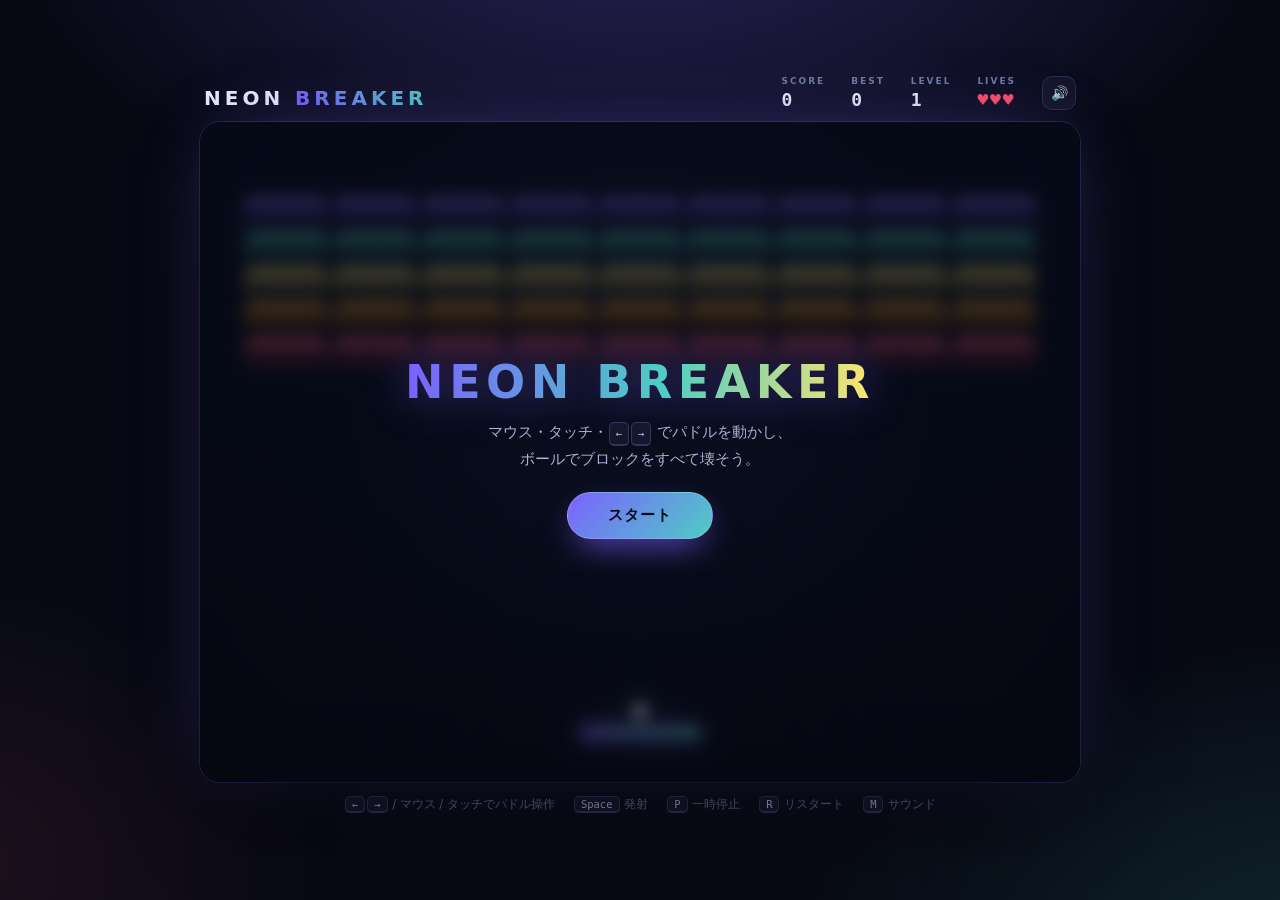
==== index.html @ fd0dc41a "Add NEON BREAKER browser game" ====
<!DOCTYPE html>
<html lang="ja">
<head>
<meta charset="UTF-8">
<meta name="viewport" content="width=device-width, initial-scale=1.0, maximum-scale=1.0, user-scalable=no">
<title>NEON BREAKER — ブラウザで遊べるブロック崩し</title>
<style>
  * { box-sizing: border-box; }

  :root { --ar: 1.3333; }

  html, body { height: 100%; }

  body {
    margin: 0;
    min-height: 100svh;
    display: flex;
    align-items: center;
    justify-content: center;
    padding:
      max(14px, env(safe-area-inset-top))
      max(14px, env(safe-area-inset-right))
      max(14px, env(safe-area-inset-bottom))
      max(14px, env(safe-area-inset-left));
    overscroll-behavior: none;
    touch-action: manipulation;
    -webkit-user-select: none;
    user-select: none;
    -webkit-touch-callout: none;
    background: #070a15;
    background-image:
      radial-gradient(900px 520px at 50% -12%, rgba(123, 97, 255, 0.28), transparent 70%),
      radial-gradient(760px 460px at 105% 108%, rgba(78, 205, 196, 0.14), transparent 72%),
      radial-gradient(620px 400px at -8% 96%, rgba(255, 77, 109, 0.10), transparent 70%);
    color: #e8ecff;
    font-family: ui-sans-serif, system-ui, "Segoe UI", "Hiragino Sans", "Noto Sans JP", sans-serif;
    -webkit-font-smoothing: antialiased;
    overflow-x: hidden;
  }

  .wrap {
    width: min(880px, 100%, calc((100svh - 92px) * var(--ar)));
    margin: 0 auto;
  }

  /* ---------- ヘッダー ---------- */
  header {
    display: flex;
    align-items: flex-end;
    justify-content: space-between;
    flex-wrap: wrap;
    gap: 14px;
    margin-bottom: 12px;
    padding: 0 4px;
  }

  h1 {
    margin: 0;
    font-size: clamp(15px, 2.6vw, 20px);
    font-weight: 900;
    letter-spacing: 0.2em;
    line-height: 1.2;
    white-space: nowrap;
  }

  h1 span {
    background: linear-gradient(90deg, #7b61ff, #4ecdc4);
    -webkit-background-clip: text;
    background-clip: text;
    color: transparent;
  }

  .hud {
    display: flex;
    align-items: center;
    gap: clamp(12px, 3vw, 26px);
  }

  .stat { display: flex; flex-direction: column; gap: 3px; }

  .stat .label {
    font-size: 9px;
    letter-spacing: 0.22em;
    color: #6f7aa5;
    font-weight: 700;
  }

  .stat .val {
    font-family: ui-monospace, "Cascadia Code", Consolas, monospace;
    font-size: clamp(14px, 2.2vw, 18px);
    font-weight: 700;
    font-variant-numeric: tabular-nums;
    letter-spacing: 0.02em;
  }

  #lives { color: #ff4d6d; letter-spacing: 0.1em; }

  .icon-btn {
    width: 34px;
    height: 34px;
    display: grid;
    place-items: center;
    border-radius: 10px;
    border: 1px solid rgba(150, 170, 255, 0.16);
    background: rgba(150, 170, 255, 0.06);
    color: #aab3d6;
    font-size: 14px;
    cursor: pointer;
    transition: background 0.2s, color 0.2s, border-color 0.2s;
  }

  .icon-btn:hover { background: rgba(150, 170, 255, 0.13); color: #fff; }

  /* ---------- ゲーム画面 ---------- */
  .stage {
    position: relative;
    border-radius: 20px;
    overflow: hidden;
    background: #0a0f21;
    box-shadow:
      0 34px 90px -24px rgba(0, 0, 0, 0.95),
      0 0 0 1px rgba(120, 150, 255, 0.18),
      0 0 70px -30px rgba(123, 97, 255, 0.75);
  }

  canvas {
    display: block;
    width: 100%;
    height: auto;
    aspect-ratio: 4 / 3;
    touch-action: none;
  }

  @media (hover: hover) and (pointer: fine) {
    canvas { cursor: none; }
  }

  .overlay {
    position: absolute;
    inset: 0;
    display: flex;
    flex-direction: column;
    align-items: center;
    justify-content: center;
    gap: 10px;
    padding: 24px;
    text-align: center;
    background: rgba(6, 9, 20, 0.74);
    -webkit-backdrop-filter: blur(7px);
    backdrop-filter: blur(7px);
    opacity: 0;
    pointer-events: none;
    transition: opacity 0.25s ease;
  }

  .overlay.show { opacity: 1; pointer-events: auto; }

  .overlay h2 {
    margin: 0;
    font-size: clamp(26px, 5.4vw, 46px);
    font-weight: 900;
    letter-spacing: 0.12em;
    background: linear-gradient(90deg, #7b61ff, #4ecdc4 55%, #ffe66d);
    -webkit-background-clip: text;
    background-clip: text;
    color: transparent;
    filter: drop-shadow(0 0 20px rgba(123, 97, 255, 0.5));
  }

  .overlay p {
    margin: 0;
    max-width: 26em;
    color: #aab3d6;
    font-size: clamp(12px, 1.9vw, 15px);
    line-height: 1.85;
  }

  .overlay p b { color: #fff; font-weight: 800; }

  .overlay .best { font-size: 12px; color: #6f7aa5; letter-spacing: 0.08em; }

  #ov-btn {
    margin-top: 8px;
    padding: 13px 40px;
    border: 1px solid rgba(255, 255, 255, 0.2);
    border-radius: 999px;
    background: linear-gradient(135deg, #7b61ff, #4ecdc4);
    color: #080b16;
    font-family: inherit;
    font-size: 15px;
    font-weight: 900;
    letter-spacing: 0.08em;
    cursor: pointer;
    box-shadow: 0 12px 34px -10px rgba(123, 97, 255, 0.9);
    transition: transform 0.15s ease, box-shadow 0.15s ease;
  }

  #ov-btn:hover {
    transform: translateY(-2px);
    box-shadow: 0 18px 40px -12px rgba(123, 97, 255, 1);
  }

  #ov-btn:active { transform: translateY(0); }

  /* ---------- フッター ---------- */
  .hint {
    display: flex;
    flex-wrap: wrap;
    align-items: center;
    justify-content: center;
    gap: 8px 18px;
    margin-top: 14px;
    color: #66719a;
    font-size: 11.5px;
  }

  kbd {
    display: inline-block;
    padding: 1px 6px;
    margin: 0 1px;
    border-radius: 5px;
    border: 1px solid rgba(150, 170, 255, 0.22);
    border-bottom-width: 2px;
    background: rgba(150, 170, 255, 0.08);
    color: #b9c3e6;
    font-family: ui-monospace, Consolas, monospace;
    font-size: 10.5px;
  }

  @media (max-width: 700px) {
    header { gap: 10px; }
    h1 { letter-spacing: 0.12em; }
    .hud { gap: 12px; }
    .stat .label { font-size: 8px; letter-spacing: 0.16em; }
    .stat.best { display: none; }
    .stage, .overlay { border-radius: 14px; }
  }

  @media (max-height: 520px) and (orientation: landscape) {
    header { margin-bottom: 8px; }
    h1 { font-size: 13px; }
    .stat .val { font-size: 14px; }
    .stat .label { font-size: 8px; }
  }

  @media (hover: none) {
    .hint { display: none; }
  }
</style>
</head>
<body>
<div class="wrap">
  <header>
    <h1>NEON <span>BREAKER</span></h1>
    <div class="hud">
      <div class="stat"><span class="label">SCORE</span><span class="val" id="score">0</span></div>
      <div class="stat best"><span class="label">BEST</span><span class="val" id="best">0</span></div>
      <div class="stat"><span class="label">LEVEL</span><span class="val" id="level">1</span></div>
      <div class="stat"><span class="label">LIVES</span><span class="val" id="lives">♥♥♥</span></div>
      <button class="icon-btn" id="sound" type="button" aria-label="サウンドの切り替え" title="サウンド (M)">🔊</button>
    </div>
  </header>

  <div class="stage">
    <canvas id="game" width="800" height="600" aria-label="ブロック崩しゲーム画面"></canvas>
    <div class="overlay" id="overlay">
      <h2 id="ov-title">NEON BREAKER</h2>
      <p id="ov-msg"></p>
      <button id="ov-btn" type="button">スタート</button>
      <span class="best" id="ov-best"></span>
    </div>
  </div>

  <p class="hint">
    <span><kbd>←</kbd><kbd>→</kbd> / マウス / タッチでパドル操作</span>
    <span><kbd>Space</kbd> 発射</span>
    <span><kbd>P</kbd> 一時停止</span>
    <span><kbd>R</kbd> リスタート</span>
    <span><kbd>M</kbd> サウンド</span>
  </p>
</div>

<script>
(() => {
  'use strict';

  // ============================================================
  //  基本設定（画面の向きで縦横を切り替え）
  // ============================================================
  let W = 800;
  let H = 600;
  const DPR = Math.min(window.devicePixelRatio || 1, 2);

  const canvas = document.getElementById('game');
  const ctx = canvas.getContext('2d');

  const el = {
    score: document.getElementById('score'),
    best: document.getElementById('best'),
    level: document.getElementById('level'),
    lives: document.getElementById('lives'),
    overlay: document.getElementById('overlay'),
    ovTitle: document.getElementById('ov-title'),
    ovMsg: document.getElementById('ov-msg'),
    ovBtn: document.getElementById('ov-btn'),
    ovBest: document.getElementById('ov-best'),
    sound: document.getElementById('sound')
  };

  const COLORS = ['#7b61ff', '#4ecdc4', '#ffe66d', '#ff9f1c', '#ff4d6d'];

  const COLS = 9;
  const ROWS = 5;
  let MARGIN = 42;
  let GAP = 8;
  let TOP = 69;
  let BH = 24;
  let BW = 71;

  const clamp = (v, lo, hi) => v < lo ? lo : v > hi ? hi : v;

  // ============================================================
  //  状態
  // ============================================================
  // start / ready / playing / paused / clear / over
  let state = 'start';

  let score = 0;
  let level = 1;
  let lives = 3;
  let best = Number(localStorage.getItem('neon-breaker-best') || 0) || 0;

  let bricks = [];
  let particles = [];
  let trail = [];
  let shake = 0;
  let soundOn = true;
  let last = performance.now();

  const paddle = { x: 0, y: 0, w: 112, h: 14, target: 0 };
  const ball = { x: 0, y: 0, vx: 0, vy: 0, r: 8 };

  let keyLeft = false;
  let keyRight = false;
  let overlayAction = null;

  // ============================================================
  //  サウンド (WebAudio)
  // ============================================================
  let actx = null;

  function audio() {
    if (!actx) {
      const AC = window.AudioContext || window.webkitAudioContext;
      if (!AC) return null;
      actx = new AC();
    }
    if (actx.state === 'suspended') actx.resume();
    return actx;
  }

  function beep(freq, dur, type = 'sine', vol = 0.05) {
    if (!soundOn) return;
    const a = audio();
    if (!a) return;
    try {
      const osc = a.createOscillator();
      const gain = a.createGain();
      osc.type = type;
      osc.frequency.setValueAtTime(freq, a.currentTime);
      gain.gain.setValueAtTime(vol, a.currentTime);
      gain.gain.exponentialRampToValueAtTime(0.0001, a.currentTime + dur);
      osc.connect(gain);
      gain.connect(a.destination);
      osc.start();
      osc.stop(a.currentTime + dur);
    } catch (e) { /* 無視 */ }
  }

  // ============================================================
  //  HUD
  // ============================================================
  function syncHUD() {
    el.score.textContent = score.toLocaleString('ja-JP');
    el.best.textContent = best.toLocaleString('ja-JP');
    el.level.textContent = level;
    el.lives.textContent = lives > 0 ? '♥'.repeat(lives) : '—';
  }

  // ============================================================
  //  オーバーレイ
  // ============================================================
  function showOverlay(title, msg, btn, action) {
    el.ovTitle.textContent = title;
    el.ovMsg.innerHTML = msg;
    el.ovBtn.textContent = btn;
    el.ovBest.textContent = best > 0 ? 'BEST ' + best.toLocaleString('ja-JP') : '';
    overlayAction = action;
    el.overlay.classList.add('show');
  }

  function hideOverlay() {
    el.overlay.classList.remove('show');
    overlayAction = null;
  }

  el.ovBtn.addEventListener('click', () => {
    const fn = overlayAction;
    el.ovBtn.blur();
    audio();
    if (fn) fn();
  });

  // ============================================================
  //  レイアウト（縦向き / 横向き）
  // ============================================================
  let worldReady = false;

  function applyLayout(preserve) {
    const portrait = window.innerHeight > window.innerWidth;
    const nw = portrait ? 600 : 800;
    const nh = portrait ? 800 : 600;
    if (nw === W && nh === H && worldReady) return;

    const sx = nw / W;
    const sy = nh / H;
    const alive = bricks.map(b => b.alive);
    const relPaddle = paddle.x / W;
    const relBallX = ball.x / W;
    const relBallY = ball.y / H;

    W = nw;
    H = nh;

    canvas.width = W * DPR;
    canvas.height = H * DPR;
    canvas.style.aspectRatio = W + ' / ' + H;
    document.documentElement.style.setProperty('--ar', (W / H).toFixed(4));

    MARGIN = Math.round(W * 0.052);
    GAP = 8;
    TOP = Math.round(H * 0.115);
    BH = 24;
    BW = (W - MARGIN * 2 - GAP * (COLS - 1)) / COLS;

    paddle.w = 112;
    paddle.h = 14;
    paddle.y = H - 52;
    ball.r = 8;
    paddle.x = clamp(relPaddle * W, paddle.w / 2, W - paddle.w / 2);
    paddle.target = paddle.x;

    buildGradients();

    const keep = preserve && bricks.length === COLS * ROWS;
    bricks = buildBricks(keep ? alive : null);

    if (keep) {
      ball.x = clamp(relBallX * W, ball.r, W - ball.r);
      ball.y = clamp(relBallY * H, ball.r, H - ball.r);
      ball.vx *= sx;
      ball.vy *= sy;
    } else {
      paddle.x = W / 2;
      paddle.target = W / 2;
      ball.x = W / 2;
      ball.y = paddle.y - ball.r - 4;
      ball.vx = 0;
      ball.vy = 0;
    }

    if (state === 'ready') {
      paddle.x = W / 2;
      paddle.target = W / 2;
      ball.x = paddle.x;
      ball.y = paddle.y - ball.r - 4;
      ball.vx = 0;
      ball.vy = 0;
    }

    trail.length = 0;
    particles.length = 0;
    shake = 0;
    worldReady = true;
  }

  function buildBricks(alive) {
    const list = [];
    for (let r = 0; r < ROWS; r++) {
      for (let c = 0; c < COLS; c++) {
        const i = r * COLS + c;
        list.push({
          x: MARGIN + c * (BW + GAP),
          y: TOP + r * (BH + GAP),
          w: BW,
          h: BH,
          color: COLORS[r % COLORS.length],
          alive: alive ? alive[i] !== false : true
        });
      }
    }
    return list;
  }

  function resetBall() {
    paddle.target = W / 2;
    paddle.x = W / 2;
    ball.x = paddle.x;
    ball.y = paddle.y - ball.r - 4;
    ball.vx = 0;
    ball.vy = 0;
    trail.length = 0;
    state = 'ready';
  }

  function startGame() {
    score = 0;
    level = 1;
    lives = 3;
    particles.length = 0;
    shake = 0;
    bricks = buildBricks();
    resetBall();
    hideOverlay();
    syncHUD();
    last = performance.now();
    beep(660, 0.08, 'triangle', 0.05);
  }

  function nextLevel() {
    level++;
    particles.length = 0;
    bricks = buildBricks();
    resetBall();
    hideOverlay();
    syncHUD();
    last = performance.now();
  }

  function launch() {
    if (state !== 'ready') return;
    const speed = 340 + (level - 1) * 38;
    const angle = (Math.random() - 0.5) * 0.7; // 上下方向から ±20°
    ball.vx = Math.sin(angle) * speed;
    ball.vy = -Math.cos(angle) * speed;
    state = 'playing';
    beep(560, 0.08, 'square', 0.04);
  }

  function loseLife() {
    lives--;
    shake = 16;
    beep(170, 0.28, 'sawtooth', 0.05);
    syncHUD();
    if (lives <= 0) {
      gameOver();
    } else {
      resetBall();
    }
  }

  function gameOver() {
    state = 'over';
    if (score > best) {
      best = score;
      localStorage.setItem('neon-breaker-best', best);
    }
    syncHUD();
    beep(220, 0.18, 'sawtooth', 0.05);
    setTimeout(() => beep(150, 0.4, 'sawtooth', 0.05), 150);
    showOverlay(
      'GAME OVER',
      'スコア <b>' + score.toLocaleString('ja-JP') + '</b><br>ブロックを全部壊してハイスコアを目指そう。',
      'もう一度',
      startGame
    );
  }

  function levelClear() {
    score += 100 * level;
    state = 'clear';
    shake = 8;
    if (score > best) {
      best = score;
      localStorage.setItem('neon-breaker-best', best);
    }
    syncHUD();
    beep(700, 0.1, 'triangle', 0.05);
    setTimeout(() => beep(880, 0.12, 'triangle', 0.05), 100);
    setTimeout(() => beep(1100, 0.18, 'triangle', 0.05), 210);
    showOverlay(
      'LEVEL ' + level + ' CLEAR',
      'ボーナス <b>+' + (100 * level).toLocaleString('ja-JP') + '</b>　／　次のレベルは少し速くなります。',
      '次へ',
      nextLevel
    );
  }

  function togglePause() {
    if (state === 'playing') {
      state = 'paused';
      showOverlay('PAUSED', '一時停止中です。', '再開', resumeGame);
    } else if (state === 'paused') {
      resumeGame();
    }
  }

  function resumeGame() {
    hideOverlay();
    state = 'playing';
    last = performance.now();
  }

  function toggleSound() {
    soundOn = !soundOn;
    el.sound.textContent = soundOn ? '🔊' : '🔇';
    el.sound.setAttribute('aria-label', soundOn ? 'サウンドをオフにする' : 'サウンドをオンにする');
    if (soundOn) beep(720, 0.07, 'triangle', 0.04);
  }

  // ============================================================
  //  更新
  // ============================================================
  function update(dt) {
    // パドル
    if (keyLeft) paddle.target -= 720 * dt;
    if (keyRight) paddle.target += 720 * dt;
    paddle.target = clamp(paddle.target, paddle.w / 2, W - paddle.w / 2);
    paddle.x += (paddle.target - paddle.x) * Math.min(1, dt * 22);
    paddle.x = clamp(paddle.x, paddle.w / 2, W - paddle.w / 2);

    if (state === 'ready') {
      ball.x = paddle.x;
      ball.y = paddle.y - ball.r - 4;
      trail.length = 0;
    } else if (state === 'playing') {
      trail.unshift({ x: ball.x, y: ball.y });
      if (trail.length > 14) trail.pop();
      updateBall(dt);
    }

    // パーティクル
    for (let i = particles.length - 1; i >= 0; i--) {
      const p = particles[i];
      p.life += dt;
      if (p.life >= p.max) {
        particles.splice(i, 1);
        continue;
      }
      p.vy += 700 * dt;
      p.vx *= 0.99;
      p.x += p.vx * dt;
      p.y += p.vy * dt;
    }

    shake = Math.max(0, shake - dt * 50);
  }

  function updateBall(dt) {
    const speed = Math.hypot(ball.vx, ball.vy) || 1;
    // 高速時のすり抜けを防ぐため、移動を細かく分割
    const steps = Math.max(1, Math.ceil((speed * dt) / (ball.r * 0.85)));
    const sdt = dt / steps;

    for (let i = 0; i < steps; i++) {
      ball.x += ball.vx * sdt;
      ball.y += ball.vy * sdt;

      // 壁
      if (ball.x - ball.r < 0) {
        ball.x = ball.r;
        ball.vx = Math.abs(ball.vx);
        beep(300, 0.04, 'sine', 0.025);
      } else if (ball.x + ball.r > W) {
        ball.x = W - ball.r;
        ball.vx = -Math.abs(ball.vx);
        beep(300, 0.04, 'sine', 0.025);
      }
      if (ball.y - ball.r < 0) {
        ball.y = ball.r;
        ball.vy = Math.abs(ball.vy);
        beep(300, 0.04, 'sine', 0.025);
      }

      // パドル
      if (
        ball.vy > 0 &&
        ball.y + ball.r >= paddle.y &&
        ball.y - ball.r <= paddle.y + paddle.h &&
        ball.x >= paddle.x - paddle.w / 2 - ball.r &&
        ball.x <= paddle.x + paddle.w / 2 + ball.r
      ) {
        ball.y = paddle.y - ball.r;
        const hit = clamp((ball.x - paddle.x) / (paddle.w / 2), -1, 1);
        const sp = Math.min(speed * 1.015, 760);
        const ang = hit * (Math.PI / 3); // 最大 ±60°
        ball.vx = Math.sin(ang) * sp;
        ball.vy = -Math.cos(ang) * sp;
        burst(ball.x, paddle.y, '#4ecdc4', 5, 90);
        beep(400 + hit * 90, 0.06, 'triangle', 0.04);
      }

      // ブロック
      collideBricks();

      // 落下
      if (ball.y - ball.r > H) {
        loseLife();
        return;
      }

      if (state !== 'playing') return;
    }
  }

  function collideBricks() {
    for (const b of bricks) {
      if (!b.alive) continue;

      const nx = clamp(ball.x, b.x, b.x + b.w);
      const ny = clamp(ball.y, b.y, b.y + b.h);
      const dx = ball.x - nx;
      const dy = ball.y - ny;
      if (dx * dx + dy * dy > ball.r * ball.r) continue;

      // めり込みが一番浅い方向へ押し出す
      const oL = (ball.x + ball.r) - b.x;
      const oR = (b.x + b.w) - (ball.x - ball.r);
      const oT = (ball.y + ball.r) - b.y;
      const oB = (b.y + b.h) - (ball.y - ball.r);
      const m = Math.min(oL, oR, oT, oB);

      if (m === oL) {
        ball.x -= oL;
        ball.vx = -Math.abs(ball.vx);
      } else if (m === oR) {
        ball.x += oR;
        ball.vx = Math.abs(ball.vx);
      } else if (m === oT) {
        ball.y -= oT;
        ball.vy = -Math.abs(ball.vy);
      } else {
        ball.y += oB;
        ball.vy = Math.abs(ball.vy);
      }

      breakBrick(b);
      return;
    }
  }

  function breakBrick(b) {
    b.alive = false;
    score += 10 * level;
    shake = Math.max(shake, 3);
    burst(b.x + b.w / 2, b.y + b.h / 2, b.color, 14, 240);
    beep(320 + Math.random() * 280, 0.07, 'square', 0.032);

    if (score > best) {
      best = score;
      localStorage.setItem('neon-breaker-best', best);
    }
    syncHUD();

    if (bricks.every(x => !x.alive)) levelClear();
  }

  function burst(x, y, color, n, power) {
    for (let i = 0; i < n; i++) {
      const a = Math.random() * Math.PI * 2;
      const sp = (40 + Math.random() * power) * (power > 100 ? 1 : 0.8);
      particles.push({
        x, y,
        vx: Math.cos(a) * sp,
        vy: Math.sin(a) * sp - 40,
        life: 0,
        max: 0.35 + Math.random() * 0.45,
        size: 2 + Math.random() * 3,
        color
      });
    }
  }

  // ============================================================
  //  描画
  // ============================================================
  let bgGrad = null;
  let vignette = null;
  const brickGrads = {};

  function buildGradients() {
    bgGrad = ctx.createLinearGradient(0, 0, 0, H);
    bgGrad.addColorStop(0, '#0b1025');
    bgGrad.addColorStop(0.55, '#0a0e1e');
    bgGrad.addColorStop(1, '#070a14');

    const minSide = Math.min(W, H);
    vignette = ctx.createRadialGradient(W / 2, H * 0.42, minSide * 0.2, W / 2, H * 0.42, minSide * 1.04);
    vignette.addColorStop(0, 'rgba(90, 120, 255, 0.10)');
    vignette.addColorStop(0.55, 'rgba(0, 0, 0, 0)');
    vignette.addColorStop(1, 'rgba(0, 0, 0, 0.55)');

    for (const c of COLORS) {
      const g = ctx.createLinearGradient(0, 0, 0, BH);
      g.addColorStop(0, c);
      g.addColorStop(1, 'rgba(4, 8, 20, 0.62)');
      brickGrads[c] = g;
    }
  }

  function roundRect(x, y, w, h, r) {
    r = Math.min(r, w / 2, h / 2);
    ctx.beginPath();
    ctx.moveTo(x + r, y);
    ctx.arcTo(x + w, y, x + w, y + h, r);
    ctx.arcTo(x + w, y + h, x, y + h, r);
    ctx.arcTo(x, y + h, x, y, r);
    ctx.arcTo(x, y, x + w, y, r);
    ctx.closePath();
  }

  function drawBackground() {
    ctx.fillStyle = bgGrad;
    ctx.fillRect(0, 0, W, H);

    ctx.strokeStyle = 'rgba(120, 160, 255, 0.045)';
    ctx.lineWidth = 1;
    ctx.beginPath();
    for (let x = 0; x <= W; x += 40) {
      ctx.moveTo(x + 0.5, 0);
      ctx.lineTo(x + 0.5, H);
    }
    for (let y = 0; y <= H; y += 40) {
      ctx.moveTo(0, y + 0.5);
      ctx.lineTo(W, y + 0.5);
    }
    ctx.stroke();

    ctx.fillStyle = vignette;
    ctx.fillRect(0, 0, W, H);
  }

  function drawBricks(now) {
    for (const b of bricks) {
      if (!b.alive) continue;
      ctx.save();
      ctx.translate(b.x, b.y);
      ctx.shadowColor = b.color;
      ctx.shadowBlur = 12;
      ctx.fillStyle = brickGrads[b.color];
      roundRect(0, 0, b.w, b.h, 6);
      ctx.fill();
      ctx.shadowBlur = 0;
      ctx.fillStyle = 'rgba(255, 255, 255, 0.26)';
      roundRect(2, 2, b.w - 4, 4, 2);
      ctx.fill();
      ctx.restore();
    }
  }

  function drawPaddle() {
    const px = paddle.x - paddle.w / 2;
    ctx.save();
    ctx.shadowColor = 'rgba(123, 97, 255, 0.9)';
    ctx.shadowBlur = 22;
    const g = ctx.createLinearGradient(px, 0, px + paddle.w, 0);
    g.addColorStop(0, '#7b61ff');
    g.addColorStop(1, '#4ecdc4');
    ctx.fillStyle = g;
    roundRect(px, paddle.y, paddle.w, paddle.h, 7);
    ctx.fill();
    ctx.restore();

    ctx.fillStyle = 'rgba(255, 255, 255, 0.5)';
    roundRect(px + 9, paddle.y + 3, paddle.w - 18, 3, 2);
    ctx.fill();
  }

  function drawBall() {
    for (let i = trail.length - 1; i >= 1; i--) {
      const t = trail[i];
      const k = 1 - i / trail.length;
      ctx.globalAlpha = k * 0.3;
      ctx.fillStyle = '#7b61ff';
      ctx.beginPath();
      ctx.arc(t.x, t.y, ball.r * (0.3 + 0.65 * k), 0, Math.PI * 2);
      ctx.fill();
    }
    ctx.globalAlpha = 1;

    ctx.save();
    ctx.shadowColor = '#4ecdc4';
    ctx.shadowBlur = 24;
    ctx.fillStyle = '#eafcff';
    ctx.beginPath();
    ctx.arc(ball.x, ball.y, ball.r, 0, Math.PI * 2);
    ctx.fill();
    ctx.restore();
  }

  function drawParticles() {
    for (const p of particles) {
      const a = 1 - p.life / p.max;
      ctx.globalAlpha = a;
      ctx.fillStyle = p.color;
      ctx.fillRect(p.x - p.size / 2, p.y - p.size / 2, p.size, p.size);
    }
    ctx.globalAlpha = 1;
  }

  function drawReadyHint(now) {
    if (state !== 'ready') return;
    const a = 0.5 + Math.sin(now * 4) * 0.28;
    ctx.save();
    ctx.globalAlpha = a;
    ctx.fillStyle = '#cfd8ff';
    ctx.font = '700 15px ui-sans-serif, system-ui, sans-serif';
    ctx.textAlign = 'center';
    ctx.fillText('タップ / クリック / スペースで発射', W / 2, paddle.y - 60);
    ctx.globalAlpha = 0.32;
    ctx.font = '600 11px ui-sans-serif, system-ui, sans-serif';
    ctx.fillText('パドルで角度をコントロール', W / 2, paddle.y - 40);
    ctx.restore();
  }

  function render(now) {
    ctx.setTransform(DPR, 0, 0, DPR, 0, 0);
    ctx.clearRect(0, 0, W, H);

    drawBackground();

    ctx.save();
    if (shake > 0.3) {
      ctx.translate((Math.random() - 0.5) * shake, (Math.random() - 0.5) * shake);
    }
    drawBricks(now);
    drawPaddle();
    drawBall();
    drawParticles();
    ctx.restore();

    drawReadyHint(now);
  }

  // ============================================================
  //  メインループ
  // ============================================================
  function loop(t) {
    const dt = Math.min((t - last) / 1000 || 0, 1 / 30);
    last = t;

    if (state === 'playing' || state === 'ready') update(dt);
    render(t / 1000);

    requestAnimationFrame(loop);
  }

  // ============================================================
  //  入力
  // ============================================================
  function pointerX(e) {
    const r = canvas.getBoundingClientRect();
    return ((e.clientX - r.left) / r.width) * W;
  }

  canvas.addEventListener('pointermove', e => {
    paddle.target = clamp(pointerX(e), paddle.w / 2, W - paddle.w / 2);
  });

  canvas.addEventListener('pointerdown', e => {
    e.preventDefault();
    audio();
    paddle.target = clamp(pointerX(e), paddle.w / 2, W - paddle.w / 2);
    if (state === 'ready') launch();
  }, { passive: false });

  window.addEventListener('keydown', e => {
    const k = e.key;

    if (k === 'ArrowLeft' || k === 'a' || k === 'A') {
      keyLeft = true;
      e.preventDefault();
    } else if (k === 'ArrowRight' || k === 'd' || k === 'D') {
      keyRight = true;
      e.preventDefault();
    } else if (k === ' ' || k === 'Spacebar') {
      e.preventDefault();
      if (state === 'ready') launch();
      else if (state === 'start' || state === 'over') startGame();
    } else if (k === 'p' || k === 'P' || k === 'Escape') {
      e.preventDefault();
      togglePause();
    } else if (k === 'r' || k === 'R') {
      startGame();
    } else if (k === 'm' || k === 'M') {
      toggleSound();
    }
  });

  window.addEventListener('keyup', e => {
    const k = e.key;
    if (k === 'ArrowLeft' || k === 'a' || k === 'A') keyLeft = false;
    if (k === 'ArrowRight' || k === 'd' || k === 'D') keyRight = false;
  });

  window.addEventListener('blur', () => {
    keyLeft = false;
    keyRight = false;
    if (state === 'playing') togglePause();
  });

  document.addEventListener('visibilitychange', () => {
    if (document.hidden && state === 'playing') togglePause();
  });

  el.sound.addEventListener('click', toggleSound);

  // ============================================================
  //  開始
  // ============================================================
  let resizeQueued = 0;

  window.addEventListener('resize', () => {
    if (resizeQueued) return;
    resizeQueued = requestAnimationFrame(() => {
      resizeQueued = 0;
      applyLayout(state !== 'start' && state !== 'over');
      last = performance.now();
    });
  });

  applyLayout(false);
  state = 'start';
  syncHUD();

  showOverlay(
    'NEON BREAKER',
    'マウス・タッチ・<kbd>←</kbd><kbd>→</kbd> でパドルを動かし、<br>ボールでブロックをすべて壊そう。',
    'スタート',
    startGame
  );

  requestAnimationFrame(loop);
})();
</script>
</body>
</html>
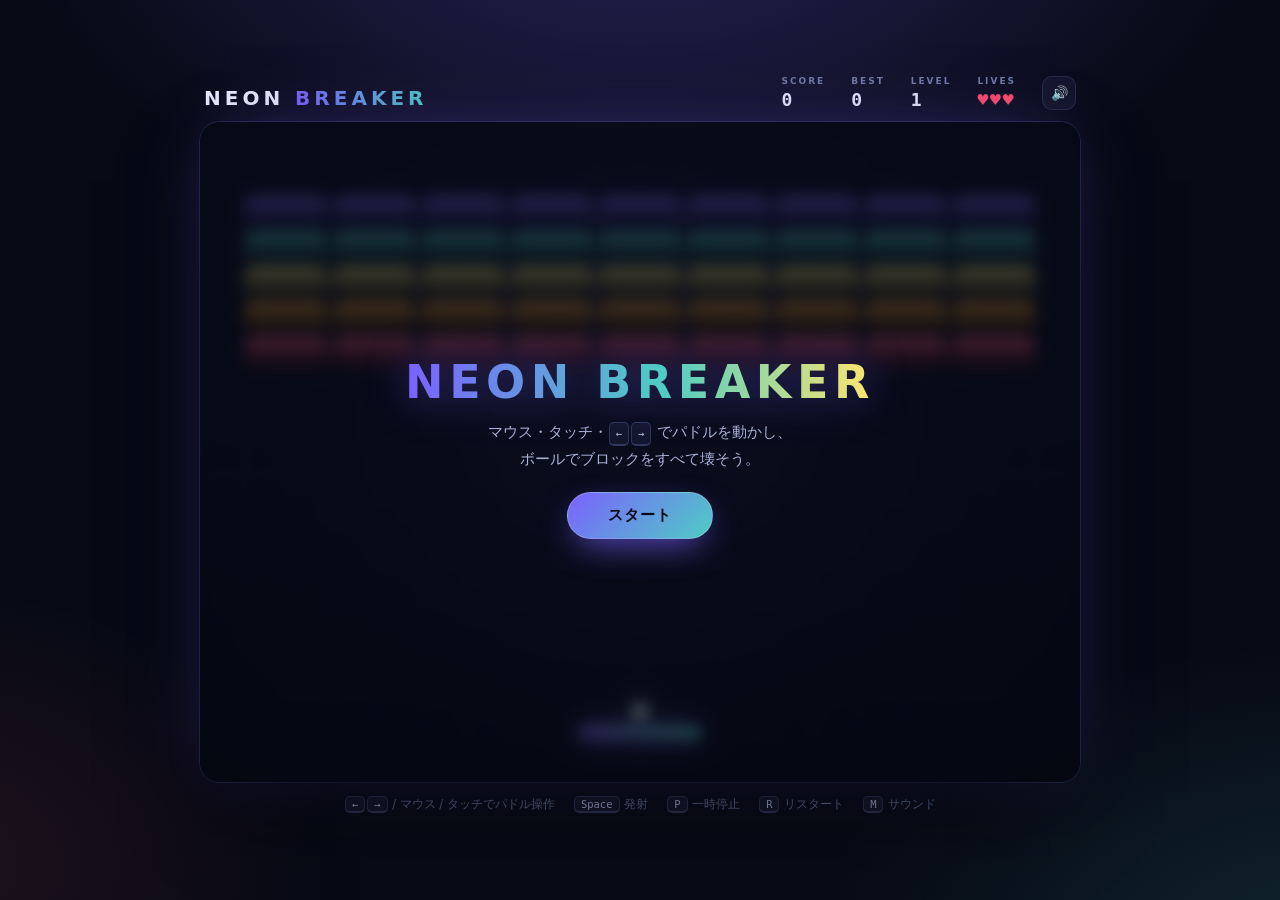
==== commit 70882a0f: "Improve mobile layout and add web app meta tags" ====
--- a/index.html
+++ b/index.html
@@ -2,7 +2,12 @@
 <html lang="ja">
 <head>
 <meta charset="UTF-8">
-<meta name="viewport" content="width=device-width, initial-scale=1.0, maximum-scale=1.0, user-scalable=no">
+<meta name="viewport" content="width=device-width, initial-scale=1.0, maximum-scale=1.0, user-scalable=no, viewport-fit=cover">
+<meta name="theme-color" content="#070a15">
+<meta name="apple-mobile-web-app-capable" content="yes">
+<meta name="apple-mobile-web-app-status-bar-style" content="black-translucent">
+<meta name="apple-mobile-web-app-title" content="NEON BREAKER">
+<meta name="description" content="ブラウザで遊べるシンプルなネオン風ブロック崩し。スマホのタッチ操作にも対応。">
 <title>NEON BREAKER — ブラウザで遊べるブロック崩し</title>
 <style>
   * { box-sizing: border-box; }
